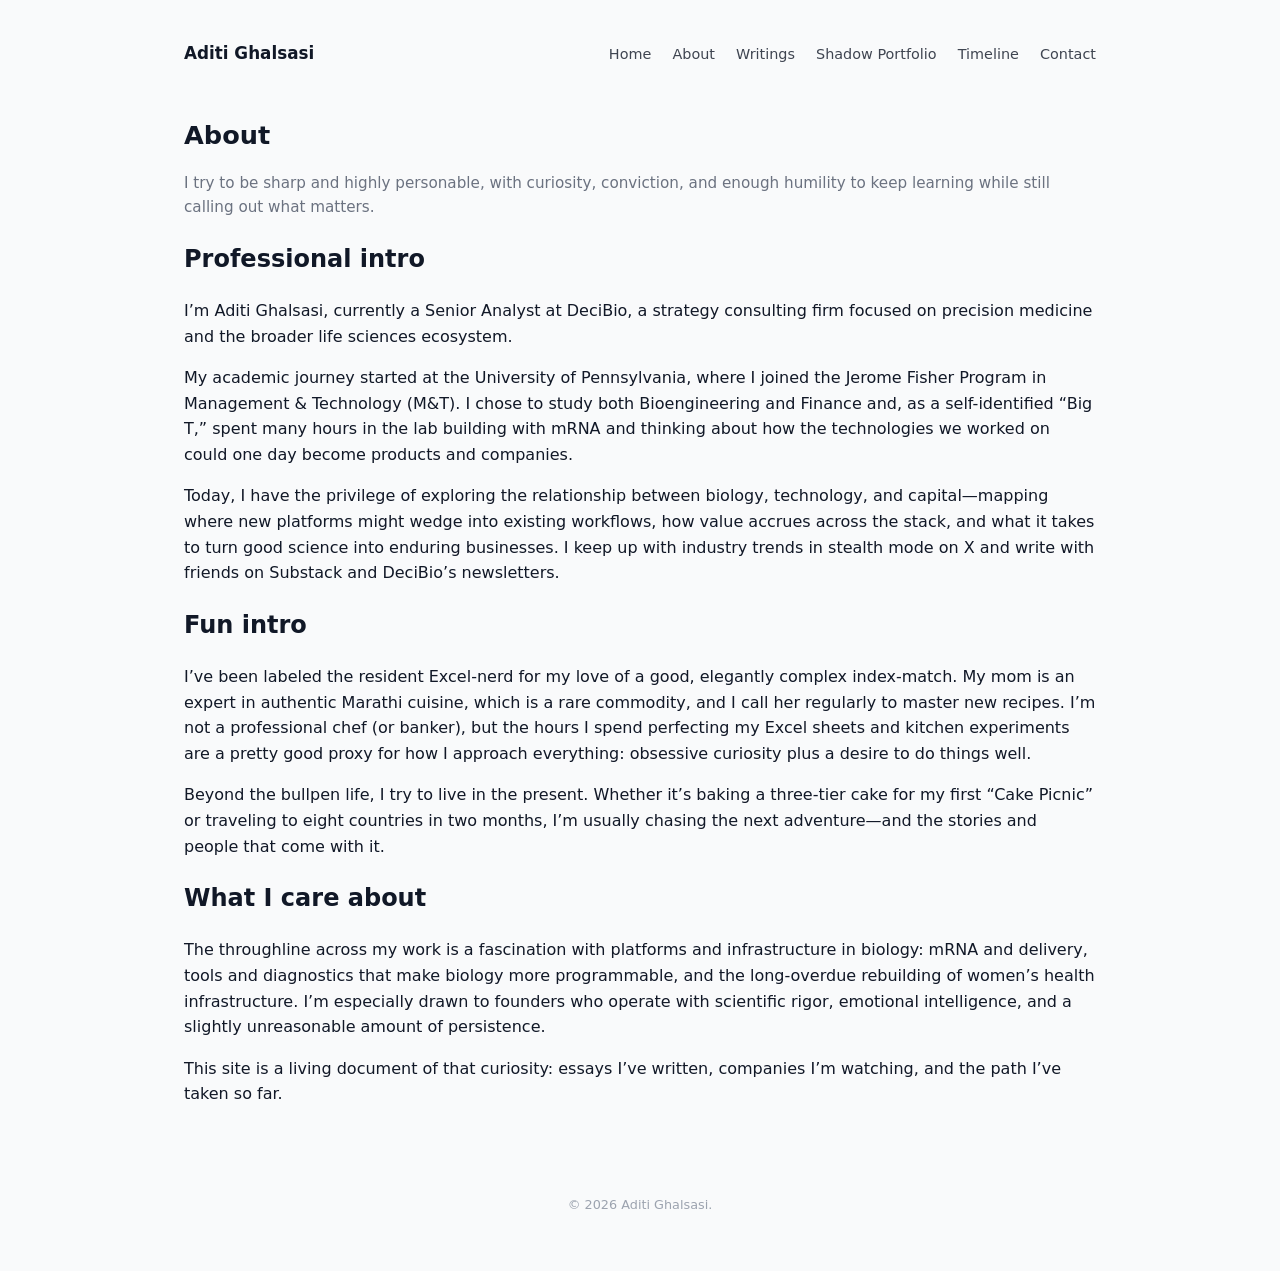
==== about.html @ f93cae78 "Create about.html" ====
<!DOCTYPE html>
<html lang="en">
<head>
  <meta charset="UTF-8" />
  <title>About | Aditi Ghalsasi</title>
  <meta name="viewport" content="width=device-width, initial-scale=1" />
  <link rel="stylesheet" href="style.css" />
</head>
<body>
  <div class="page">
    <header>
      <div class="site-title">Aditi Ghalsasi</div>
      <nav>
        <a href="index.html">Home</a>
        <a href="about.html">About</a>
        <a href="writings.html">Writings</a>
        <a href="portfolio.html">Shadow Portfolio</a>
        <a href="timeline.html">Timeline</a>
        <a href="contact.html">Contact</a>
      </nav>
    </header>

    <section>
      <h1 class="page-title">About</h1>
      <p class="page-subtitle">
        I try to be sharp and highly personable, with curiosity, conviction, and enough humility to keep learning while
        still calling out what matters.
      </p>

      <h2>Professional intro</h2>
      <p>
        I’m Aditi Ghalsasi, currently a Senior Analyst at DeciBio, a strategy consulting firm focused on precision
        medicine and the broader life sciences ecosystem.
      </p>
      <p>
        My academic journey started at the University of Pennsylvania, where I joined the Jerome Fisher Program in
        Management &amp; Technology (M&amp;T). I chose to study both Bioengineering and Finance and, as a self-identified
        “Big T,” spent many hours in the lab building with mRNA and thinking about how the technologies we worked on
        could one day become products and companies.
      </p>
      <p>
        Today, I have the privilege of exploring the relationship between biology, technology, and capital—mapping where
        new platforms might wedge into existing workflows, how value accrues across the stack, and what it takes to turn
        good science into enduring businesses. I keep up with industry trends in stealth mode on X and write with friends
        on Substack and DeciBio’s newsletters.
      </p>

      <h2>Fun intro</h2>
      <p>
        I’ve been labeled the resident Excel-nerd for my love of a good, elegantly complex index-match. My mom is an
        expert in authentic Marathi cuisine, which is a rare commodity, and I call her regularly to master new recipes.
        I’m not a professional chef (or banker), but the hours I spend perfecting my Excel sheets and kitchen experiments
        are a pretty good proxy for how I approach everything: obsessive curiosity plus a desire to do things well.
      </p>
      <p>
        Beyond the bullpen life, I try to live in the present. Whether it’s baking a three-tier cake for my first “Cake
        Picnic” or traveling to eight countries in two months, I’m usually chasing the next adventure—and the stories and
        people that come with it.
      </p>

      <h2>What I care about</h2>
      <p>
        The throughline across my work is a fascination with platforms and infrastructure in biology: mRNA and delivery,
        tools and diagnostics that make biology more programmable, and the long-overdue rebuilding of women’s health
        infrastructure. I’m especially drawn to founders who operate with scientific rigor, emotional intelligence, and
        a slightly unreasonable amount of persistence.
      </p>
      <p>
        This site is a living document of that curiosity: essays I’ve written, companies I’m watching, and the path I’ve
        taken so far.
      </p>
    </section>

    <footer>
      © <span id="year"></span> Aditi Ghalsasi.
    </footer>
  </div>

  <script>
    document.getElementById("year").textContent = new Date().getFullYear();
  </script>
</body>
</html>
---- style.css ----
/* ---------- Base styles ---------- */
* {
  box-sizing: border-box;
}

body {
  margin: 0;
  font-family: system-ui, -apple-system, BlinkMacSystemFont, "Segoe UI",
    sans-serif;
  line-height: 1.6;
  color: #111827;
  background: #f9fafb;
}

a {
  color: inherit;
  text-decoration: none;
}

a:hover {
  text-decoration: underline;
}

.page {
  max-width: 960px;
  margin: 0 auto;
  padding: 1.5rem;
}

/* ---------- Layout: header & nav ---------- */
header {
  display: flex;
  justify-content: space-between;
  align-items: center;
  padding: 1rem 0 0.75rem;
}

.site-title {
  font-weight: 600;
  font-size: 1.05rem;
}

nav a {
  margin-left: 1rem;
  font-size: 0.9rem;
  opacity: 0.8;
}

nav a:hover {
  opacity: 1;
}

/* ---------- Page titles ---------- */
.page-title {
  font-size: 1.6rem;
  margin: 0.5rem 0 0.25rem;
}

.page-subtitle {
  font-size: 0.95rem;
  color: #6b7280;
  margin-bottom: 1.25rem;
}

/* ---------- Hero (home) ---------- */
.hero {
  display: grid;
  grid-template-columns: minmax(0, 2fr) minmax(0, 1fr);
  gap: 1.5rem;
  align-items: center;
  padding: 2rem 0 1.5rem;
  border-bottom: 1px solid #e5e7eb;
}

.hero-title {
  font-size: 2rem;
  margin: 0 0 0.5rem;
}

.hero-lead {
  font-size: 1rem;
  color: #4b5563;
  margin-bottom: 0.75rem;
}

.hero-meta {
  font-size: 0.9rem;
  color: #6b7280;
}

.hero-links a {
  display: inline-block;
  margin-right: 0.75rem;
  margin-top: 0.35rem;
  font-size: 0.9rem;
}

.hero-photo {
  width: 160px;
  height: 160px;
  border-radius: 999px;
  background: #e5e7eb;
  overflow: hidden;
  justify-self: center;
}

.hero-photo img {
  width: 100%;
  height: 100%;
  object-fit: cover;
  display: block;
}

/* ---------- Sections ---------- */
section {
  padding: 1.75rem 0;
  border-bottom: 1px solid #e5e7eb33;
}

section:last-of-type {
  border-bottom: none;
  padding-bottom: 3rem;
}

.section-intro {
  font-size: 0.95rem;
  color: #6b7280;
  margin-bottom: 1rem;
}

/* ---------- Cards / grids ---------- */
.cards {
  display: grid;
  grid-template-columns: repeat(auto-fit, minmax(260px, 1fr));
  gap: 1rem;
}

.card {
  padding: 1rem;
  background: #ffffff;
  border-radius: 0.75rem;
  border: 1px solid #e5e7eb;
  box-shadow: 0 1px 3px rgba(15, 23, 42, 0.04);
  font-size: 0.9rem;
}

.card-title {
  font-weight: 600;
  margin-bottom: 0.25rem;
  font-size: 0.95rem;
}

.card-meta {
  font-size: 0.8rem;
  color: #6b7280;
  margin-bottom: 0.5rem;
}

/* ---------- Timeline ---------- */
.timeline {
  border-left: 2px solid #e5e7eb;
  margin-top: 0.5rem;
  padding-left: 1rem;
}

.timeline-item {
  margin-bottom: 1.2rem;
  position: relative;
  padding-left: 0.5rem;
}

.timeline-item::before {
  content: "";
  position: absolute;
  left: -1.23rem;
  top: 0.35rem;
  width: 9px;
  height: 9px;
  border-radius: 999px;
  background: #111827;
}

.timeline-role {
  font-weight: 600;
  font-size: 0.95rem;
}

.timeline-place {
  font-size: 0.9rem;
  color: #4b5563;
}

.timeline-dates {
  font-size: 0.8rem;
  color: #6b7280;
  margin-top: 0.15rem;
}

.timeline-desc {
  font-size: 0.9rem;
  color: #374151;
  margin-top: 0.25rem;
}

/* ---------- Lists ---------- */
ul.clean-list {
  list-style: none;
  padding-left: 0;
}

ul.clean-list li {
  margin-bottom: 0.35rem;
}

/* ---------- Footer ---------- */
footer {
  text-align: center;
  font-size: 0.8rem;
  color: #9ca3af;
  padding: 1.5rem 0 2rem;
}

/* ---------- Responsive tweaks ---------- */
@media (max-width: 720px) {
  header {
    flex-direction: column;
    align-items: flex-start;
    gap: 0.5rem;
  }

  nav {
    display: flex;
    flex-wrap: wrap;
  }

  nav a {
    margin-left: 0;
    margin-right: 0.75rem;
    margin-bottom: 0.25rem;
  }

  .hero {
    grid-template-columns: 1fr;
  }

  .hero-photo {
    order: -1;
    margin-bottom: 0.5rem;
  }
}
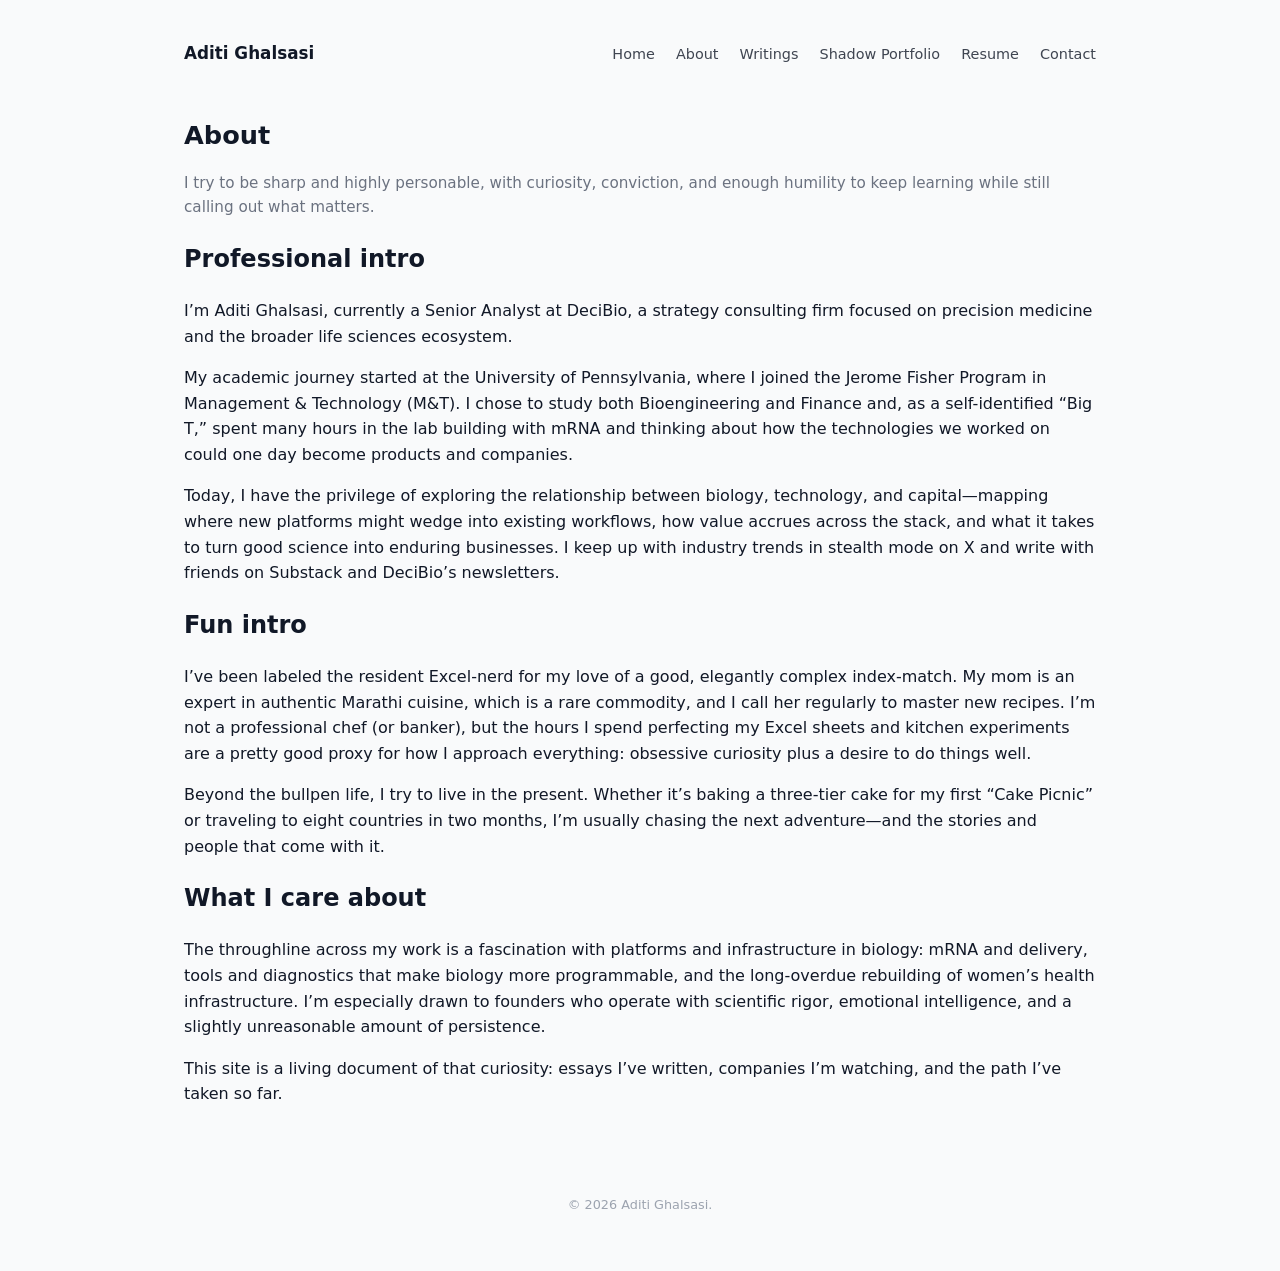
==== commit ea170928: "update resume (from timeline)" ====
--- a/about.html
+++ b/about.html
@@ -15,7 +15,7 @@
         <a href="about.html">About</a>
         <a href="writings.html">Writings</a>
         <a href="portfolio.html">Shadow Portfolio</a>
-        <a href="timeline.html">Timeline</a>
+        <a href="resume.html">Resume</a>
         <a href="contact.html">Contact</a>
       </nav>
     </header>
